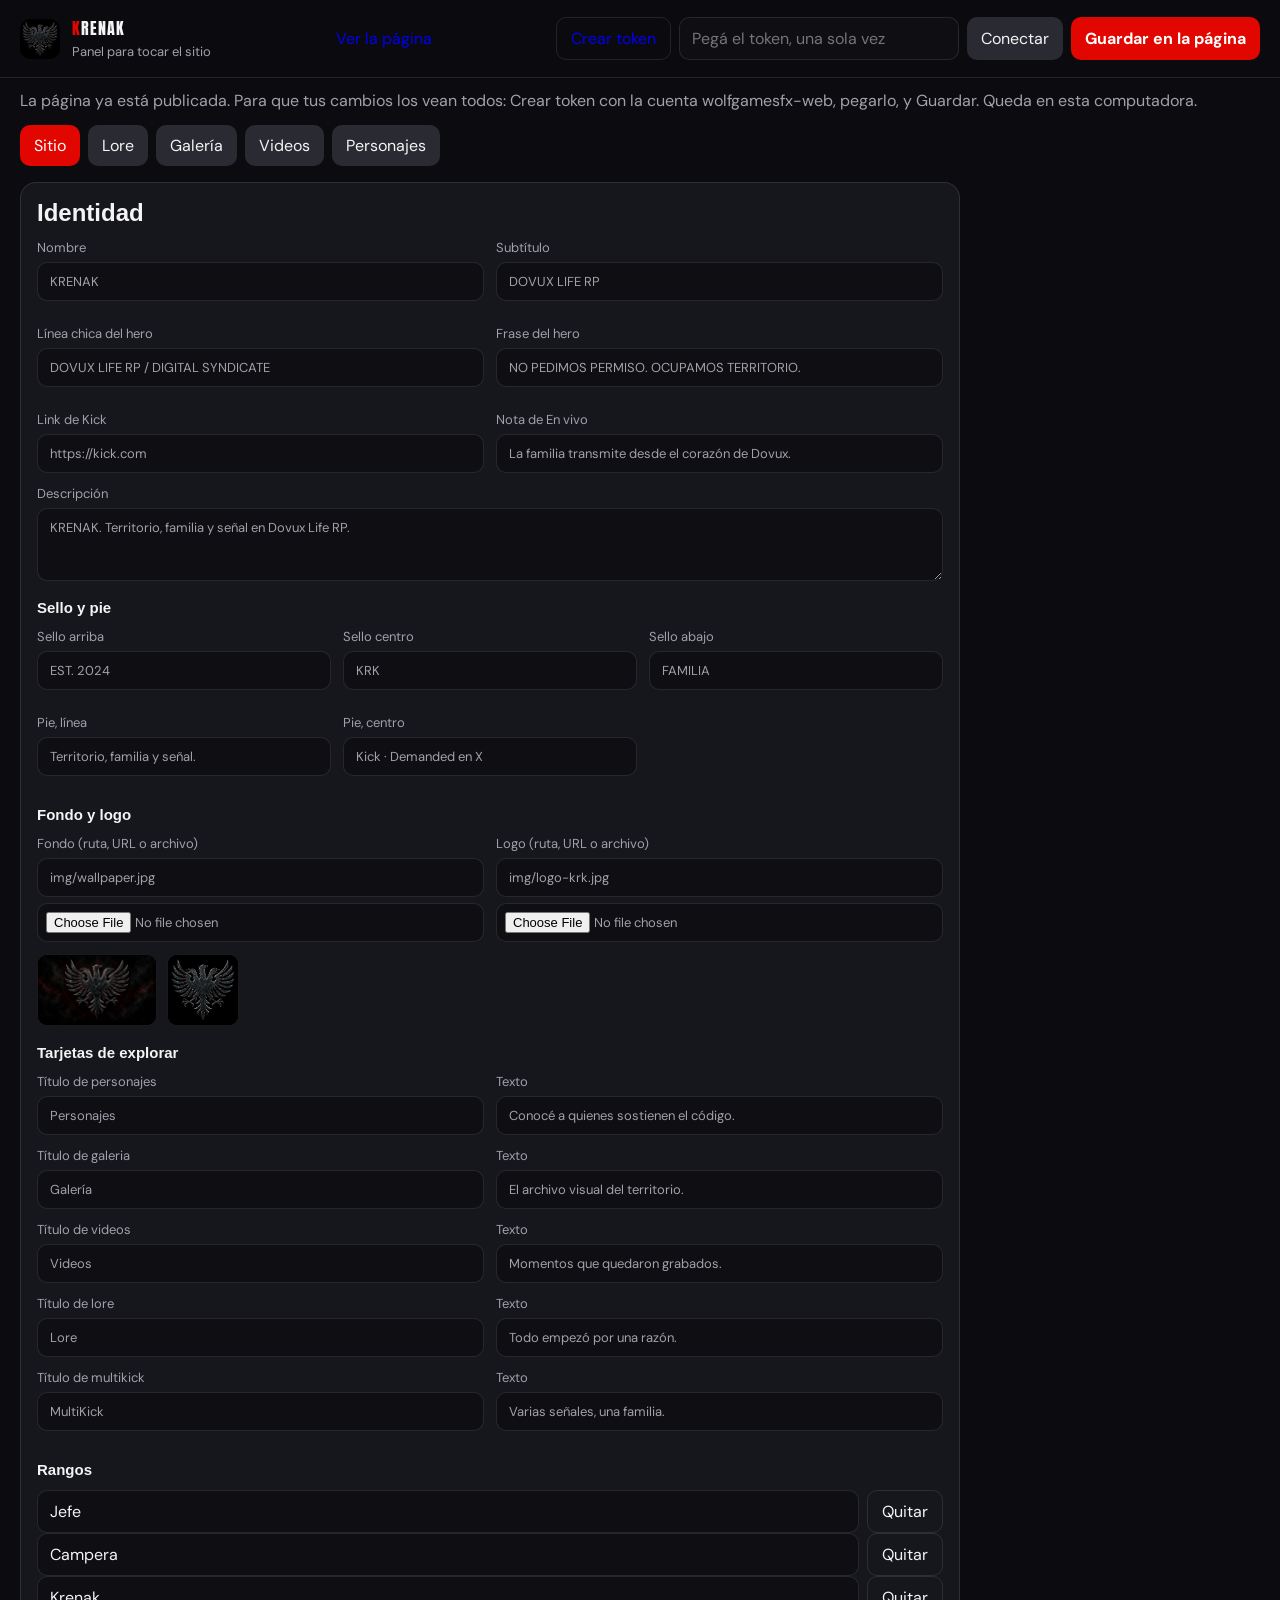
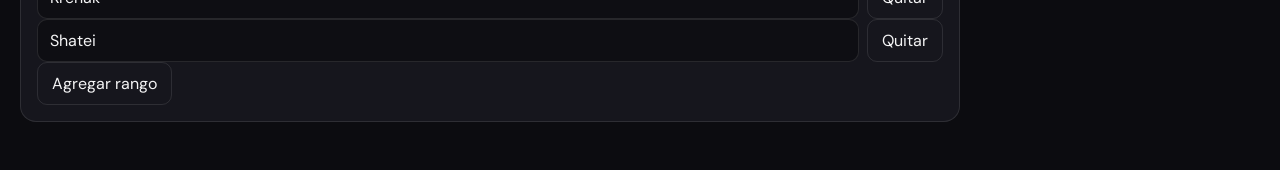
==== admin.html @ 2cd044ba "Hace que editar y borrar en el panel no queden tapados. Co-authored-by: Cursor <cursoragent@cursor.c" ====
<!doctype html>
<html lang="es">
<head>
  <meta charset="utf-8" />
  <meta name="viewport" content="width=device-width, initial-scale=1" />
  <meta name="robots" content="noindex, nofollow" />
  <title>Panel · KRENAK</title>
  <link rel="icon" href="img/logo-krk.jpg" />
  <link rel="preconnect" href="https://fonts.googleapis.com">
  <link rel="preconnect" href="https://fonts.gstatic.com" crossorigin>
  <link href="https://fonts.googleapis.com/css2?family=Anton&family=DM+Sans:wght@400;500;600;700&display=swap" rel="stylesheet">
  <link rel="stylesheet" href="admin.css" />
</head>
<body>
  <header class="top">
    <div class="brand">
      <img src="img/logo-krk.jpg" alt="" />
      <div>
        <strong>KRENAK</strong>
        <span>Panel para tocar el sitio</span>
      </div>
    </div>
    <a class="ghost link" href="index.html">Ver la página</a>
    <div class="auth">
      <a class="ghost token-link" href="https://github.com/settings/tokens/new?description=KRENAK%20panel&scopes=public_repo" target="_blank" rel="noreferrer">Crear token</a>
      <input id="token" type="password" placeholder="Pegá el token, una sola vez" autocomplete="off" />
      <button id="connect" type="button">Conectar</button>
      <button id="publish" type="button" class="primary">Guardar en la página</button>
    </div>
  </header>

  <p id="status" class="status" role="status"></p>
  <nav class="tabs" aria-label="Secciones del panel">
    <button type="button" class="on" data-panel="sitio">Sitio</button>
    <button type="button" data-panel="lore">Lore</button>
    <button type="button" data-panel="galeria">Galería</button>
    <button type="button" data-panel="videos">Videos</button>
    <button type="button" data-panel="personajes">Personajes</button>
  </nav>

  <main>
    <section class="card panel" id="panel-sitio">
      <h2>Identidad</h2>
      <div class="grid2">
        <label>Nombre<input id="site-name" type="text" /></label>
        <label>Subtítulo<input id="site-subtitle" type="text" /></label>
        <label>Línea chica del hero<input id="site-kicker" type="text" /></label>
        <label>Frase del hero<input id="site-tagline" type="text" /></label>
        <label>Link de Kick<input id="site-kick" type="text" placeholder="https://kick.com/..." /></label>
        <label>Nota de En vivo<input id="site-live-note" type="text" /></label>
      </div>
      <label>Descripción<textarea id="site-description" rows="3"></textarea></label>
      <h3>Sello y pie</h3>
      <div class="grid3">
        <label>Sello arriba<input id="stamp-top" type="text" /></label>
        <label>Sello centro<input id="stamp-mark" type="text" /></label>
        <label>Sello abajo<input id="stamp-bottom" type="text" /></label>
        <label>Pie, línea<input id="footer-line" type="text" /></label>
        <label>Pie, centro<input id="footer-mid" type="text" /></label>
      </div>
      <h3>Fondo y logo</h3>
      <div class="grid2">
        <label>Fondo (ruta, URL o archivo)
          <input id="site-background" type="text" placeholder="img/wallpaper.jpg" />
          <input id="site-background-file" type="file" accept="image/*" />
        </label>
        <label>Logo (ruta, URL o archivo)
          <input id="site-logo" type="text" placeholder="img/logo-krk.jpg" />
          <input id="site-logo-file" type="file" accept="image/*,.svg" />
        </label>
      </div>
      <div class="preview-row">
        <img id="bg-preview" alt="" />
        <img id="logo-preview" alt="" />
      </div>
      <h3>Tarjetas de explorar</h3>
      <div id="explore"></div>
      <h3>Rangos</h3>
      <div id="ranks"></div>
      <button id="add-rank" type="button" class="ghost">Agregar rango</button>
    </section>

    <section class="card panel hidden" id="panel-lore">
      <div class="row">
        <h2>Lore</h2>
        <button id="add-lore" type="button" class="primary">Nuevo capítulo</button>
      </div>
      <p class="hint">Cada bloque es un año de la historia. El orden de arriba hacia abajo es el de la página.</p>
      <div id="lore" class="stack"></div>
    </section>

    <section class="card panel hidden" id="panel-galeria">
      <div class="row">
        <h2>Galería</h2>
        <button id="add-photo" type="button" class="primary">Nueva foto</button>
      </div>
      <p class="hint">Pegá una URL o subí el archivo. El pie es el nombre que se ve sobre la foto.</p>
      <div id="gallery" class="stack"></div>
    </section>

    <section class="card panel hidden" id="panel-videos">
      <div class="row">
        <h2>Videos</h2>
        <button id="add-video" type="button" class="primary">Nuevo video</button>
      </div>
      <p class="hint">El id es el de YouTube, lo que va después de <code>v=</code>.</p>
      <div id="videos" class="stack"></div>
    </section>

    <section class="card panel hidden" id="panel-personajes">
      <div class="row">
        <h2>Personajes</h2>
        <div class="row-actions">
          <button id="import-legacy" type="button" class="ghost">Traer roster anterior</button>
          <button id="add-person" type="button" class="primary">Nuevo</button>
        </div>
      </div>
      <p class="hint">La lista pública arranca vacía. Publicar reemplaza lo que se ve en Personajes.</p>
      <div id="people" class="people"></div>
    </section>
  </main>

  <dialog id="editor">
    <form id="editor-form">
      <h2 id="editor-title">Personaje</h2>
      <label>Nombre del personaje<input name="nombre" required /></label>
      <label>Nombre real / OOC<input name="ooc" /></label>
      <label>Alias<input name="alias" /></label>
      <label>Kick (usuario, sin URL)<input name="kick" placeholder="usuario" /></label>
      <label>Rango<select name="rango" id="editor-rank"></select></label>
      <label>Foto (ruta, URL o archivo)
        <input name="foto" placeholder="img/foto.jpg" />
        <input id="foto-file" type="file" accept="image/*" />
      </label>
      <label class="check"><input name="activo" type="checkbox" checked /> Visible en la página</label>
      <h3>Links</h3>
      <div id="links"></div>
      <button id="add-link" type="button" class="ghost">Agregar link</button>
      <div class="dialog-actions">
        <button type="button" id="editor-cancel" class="ghost">Cancelar</button>
        <button type="submit" class="primary">Guardar personaje</button>
      </div>
    </form>
  </dialog>

  <script src="admin.js?v=4"></script>
</body>
</html>
---- admin.css ----
:root {
  --bg: #0c0c10;
  --card: #16161d;
  --line: rgba(255,255,255,.1);
  --text: #f4f4f5;
  --muted: #a1a1aa;
  --accent: #e10600;
  --accent-2: #ff4d4d;
}
* { box-sizing: border-box; }
body {
  margin: 0;
  min-height: 100vh;
  background: var(--bg);
  color: var(--text);
  font-family: "DM Sans", system-ui, sans-serif;
}
.top {
  display: flex;
  justify-content: space-between;
  gap: 16px;
  align-items: center;
  padding: 16px 20px;
  border-bottom: 1px solid var(--line);
  position: sticky;
  top: 0;
  background: rgba(12,12,16,.92);
  backdrop-filter: blur(10px);
  z-index: 2;
}
.brand { display: flex; gap: 12px; align-items: center; }
.brand img { width: 40px; height: 40px; border-radius: 10px; object-fit: cover; }
.brand strong { display: block; font-family: Anton, sans-serif; letter-spacing: .06em; font-weight: 400; }
.brand strong:first-letter { color: var(--accent); }
.tabs { display: flex; gap: 8px; flex-wrap: wrap; padding: 14px 20px 0; }
.tabs button.on { background: var(--accent); color: #fff; }
.panel.hidden { display: none; }
.grid2, .grid3 { display: grid; gap: 12px; }
.grid2 { grid-template-columns: 1fr 1fr; }
.grid3 { grid-template-columns: 1fr 1fr 1fr; }
.stack { display: grid; gap: 12px; }
.block-edit, .media-edit {
  display: grid;
  gap: 8px;
  padding: 12px;
  border: 1px solid var(--line);
  background: #101014;
}
.block-edit textarea { min-height: 90px; }
input[type=file] { padding: 8px; }
a.link { text-decoration: none; display: inline-flex; align-items: center; }
.brand span { color: var(--muted); font-size: 13px; }
.auth { display: flex; gap: 8px; flex-wrap: wrap; }
input, textarea, select, button {
  font: inherit;
  color: inherit;
}
input, textarea, select {
  width: 100%;
  background: #0e0e13;
  border: 1px solid var(--line);
  border-radius: 10px;
  padding: 10px 12px;
}
.auth input { width: 280px; }
a.token-link { text-decoration: none; border: 1px solid var(--line); border-radius: 10px; padding: 10px 14px; }
button {
  border: 0;
  border-radius: 10px;
  padding: 10px 14px;
  background: #2a2a33;
  cursor: pointer;
}
button.primary { background: var(--accent); color: #fff; font-weight: 700; }
button.ghost { background: transparent; border: 1px solid var(--line); }
button:disabled { opacity: .45; cursor: not-allowed; }
.status { margin: 12px 20px 0; color: var(--muted); min-height: 1.2em; }
.status.ok { color: #86efac; }
.status.err { color: #fca5a5; }
.layout {
  display: grid;
  grid-template-columns: minmax(280px, 380px) 1fr;
  gap: 16px;
  padding: 16px 20px 40px;
}
.card {
  background: var(--card);
  border: 1px solid var(--line);
  border-radius: 16px;
  padding: 16px;
}
h2, h3 { font-family: Outfit, sans-serif; margin: 0 0 12px; }
h3 { margin-top: 18px; font-size: 15px; }
label { display: grid; gap: 6px; margin-bottom: 12px; font-size: 13px; color: var(--muted); }
.preview-row { display: flex; gap: 10px; }
.preview-row img {
  height: 72px;
  width: 120px;
  object-fit: cover;
  border-radius: 10px;
  background: #000;
  border: 1px solid var(--line);
}
.preview-row img:last-child { width: 72px; }
.row, .row-actions, .dialog-actions, .person, .rank-row, .link-row {
  display: flex;
  gap: 8px;
  align-items: center;
}
.row { justify-content: space-between; }
.hint { color: var(--muted); font-size: 13px; }
.people { display: grid; gap: 8px; }
.person {
  justify-content: space-between;
  padding: 10px;
  border-radius: 12px;
  background: #101016;
  border: 1px solid var(--line);
}
.person img { width: 42px; height: 42px; border-radius: 50%; object-fit: cover; }
.person .who { flex: 1; min-width: 0; }
.person strong { display: block; }
.person span { color: var(--muted); font-size: 12px; }
.person.off { opacity: .45; }
.check { display: flex; align-items: center; gap: 8px; }
.check input { width: auto; }
dialog {
  width: min(520px, calc(100vw - 24px));
  max-height: calc(100dvh - 32px);
  overflow: auto;
  border: 1px solid var(--line);
  border-radius: 16px;
  background: var(--card);
  color: inherit;
  padding: 16px;
  margin: auto;
}
dialog::backdrop { background: rgba(0,0,0,.65); }
.rank-row input, .link-row input { margin: 0; }
.dialog-actions {
  justify-content: flex-end;
  position: sticky;
  bottom: 0;
  margin: 12px -16px -16px;
  padding: 12px 16px;
  background: var(--card);
  border-top: 1px solid var(--line);
}
.person { flex-wrap: wrap; }
.person .who { overflow: hidden; }
.person span { display: block; overflow: hidden; text-overflow: ellipsis; white-space: nowrap; }
.person button { position: relative; z-index: 1; flex: 0 0 auto; }
main { padding: 16px 20px 48px; max-width: 980px; }
@media (max-width: 900px) {
  .top { flex-direction: column; align-items: stretch; }
  .auth input { width: 100%; }
  .grid2, .grid3 { grid-template-columns: 1fr; }
}
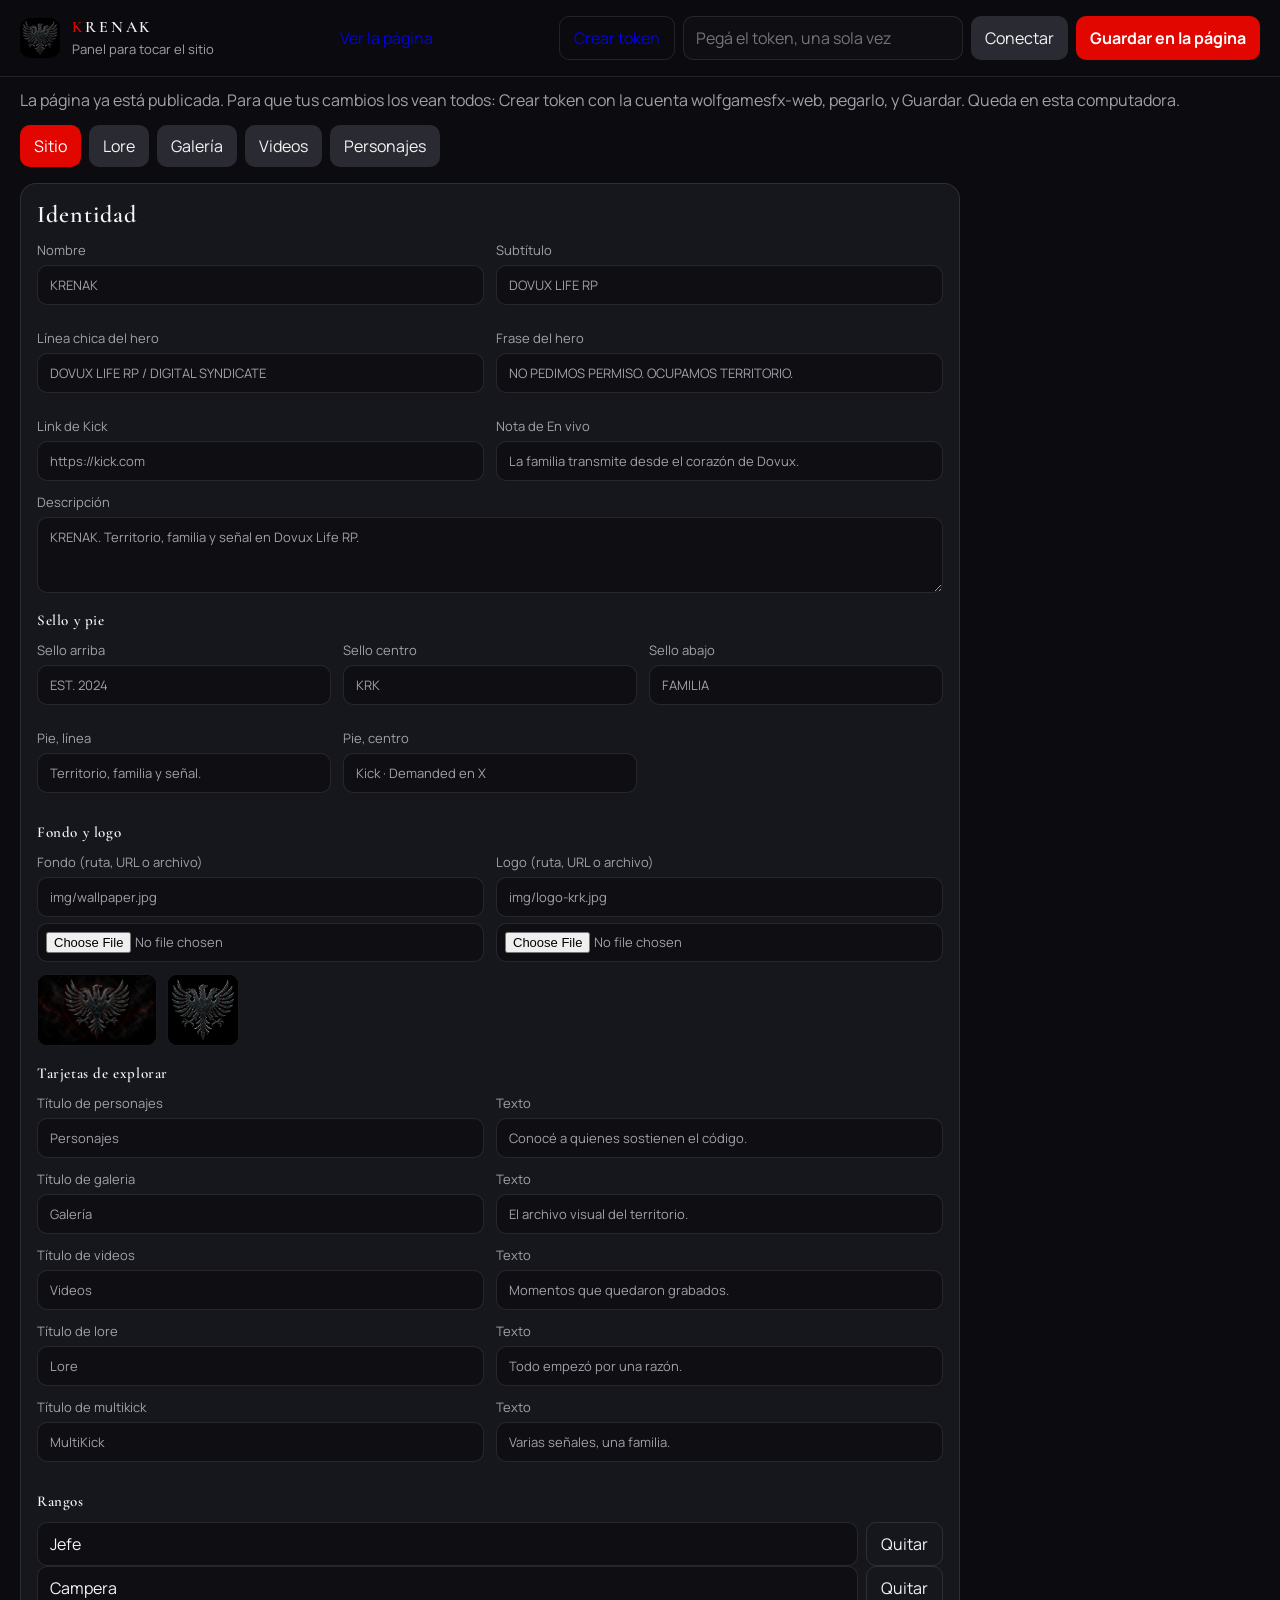
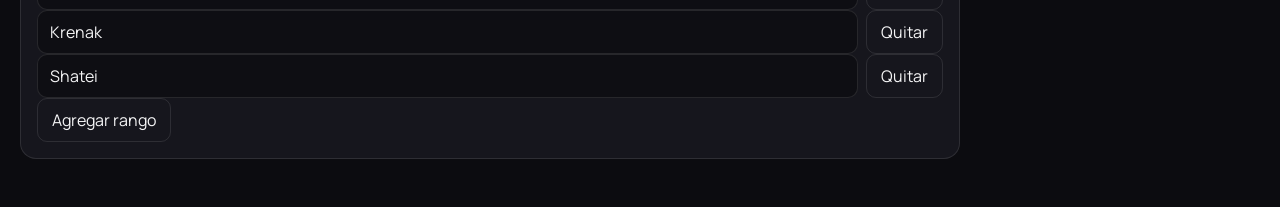
==== commit e60bc10e: "Cambia la tipografia a una mas formal y redibuja la K de KRENAK. Co-authored-by: Cursor <cursoragent" ====
--- a/admin.html
+++ b/admin.html
@@ -8,7 +8,7 @@
   <link rel="icon" href="img/logo-krk.jpg" />
   <link rel="preconnect" href="https://fonts.googleapis.com">
   <link rel="preconnect" href="https://fonts.gstatic.com" crossorigin>
-  <link href="https://fonts.googleapis.com/css2?family=Anton&family=DM+Sans:wght@400;500;600;700&display=swap" rel="stylesheet">
+  <link href="https://fonts.googleapis.com/css2?family=Cormorant+Garamond:wght@600;700&family=Manrope:wght@400;500;600;700&display=swap" rel="stylesheet">
   <link rel="stylesheet" href="admin.css" />
 </head>
 <body>
@@ -143,6 +143,6 @@
     </form>
   </dialog>
 
-  <script src="admin.js?v=4"></script>
+  <script src="admin.js?v=7"></script>
 </body>
 </html>
--- a/admin.css
+++ b/admin.css
@@ -13,7 +13,7 @@
   min-height: 100vh;
   background: var(--bg);
   color: var(--text);
-  font-family: "DM Sans", system-ui, sans-serif;
+  font-family: Manrope, system-ui, sans-serif;
 }
 .top {
   display: flex;
@@ -30,7 +30,7 @@
 }
 .brand { display: flex; gap: 12px; align-items: center; }
 .brand img { width: 40px; height: 40px; border-radius: 10px; object-fit: cover; }
-.brand strong { display: block; font-family: Anton, sans-serif; letter-spacing: .06em; font-weight: 400; }
+.brand strong { display: block; font-family: "Cormorant Garamond", Georgia, serif; letter-spacing: .18em; font-weight: 600; text-transform: uppercase; }
 .brand strong:first-letter { color: var(--accent); }
 .tabs { display: flex; gap: 8px; flex-wrap: wrap; padding: 14px 20px 0; }
 .tabs button.on { background: var(--accent); color: #fff; }
@@ -89,7 +89,7 @@
   border-radius: 16px;
   padding: 16px;
 }
-h2, h3 { font-family: Outfit, sans-serif; margin: 0 0 12px; }
+h2, h3 { font-family: "Cormorant Garamond", Georgia, serif; font-weight: 600; letter-spacing: .04em; margin: 0 0 12px; }
 h3 { margin-top: 18px; font-size: 15px; }
 label { display: grid; gap: 6px; margin-bottom: 12px; font-size: 13px; color: var(--muted); }
 .preview-row { display: flex; gap: 10px; }
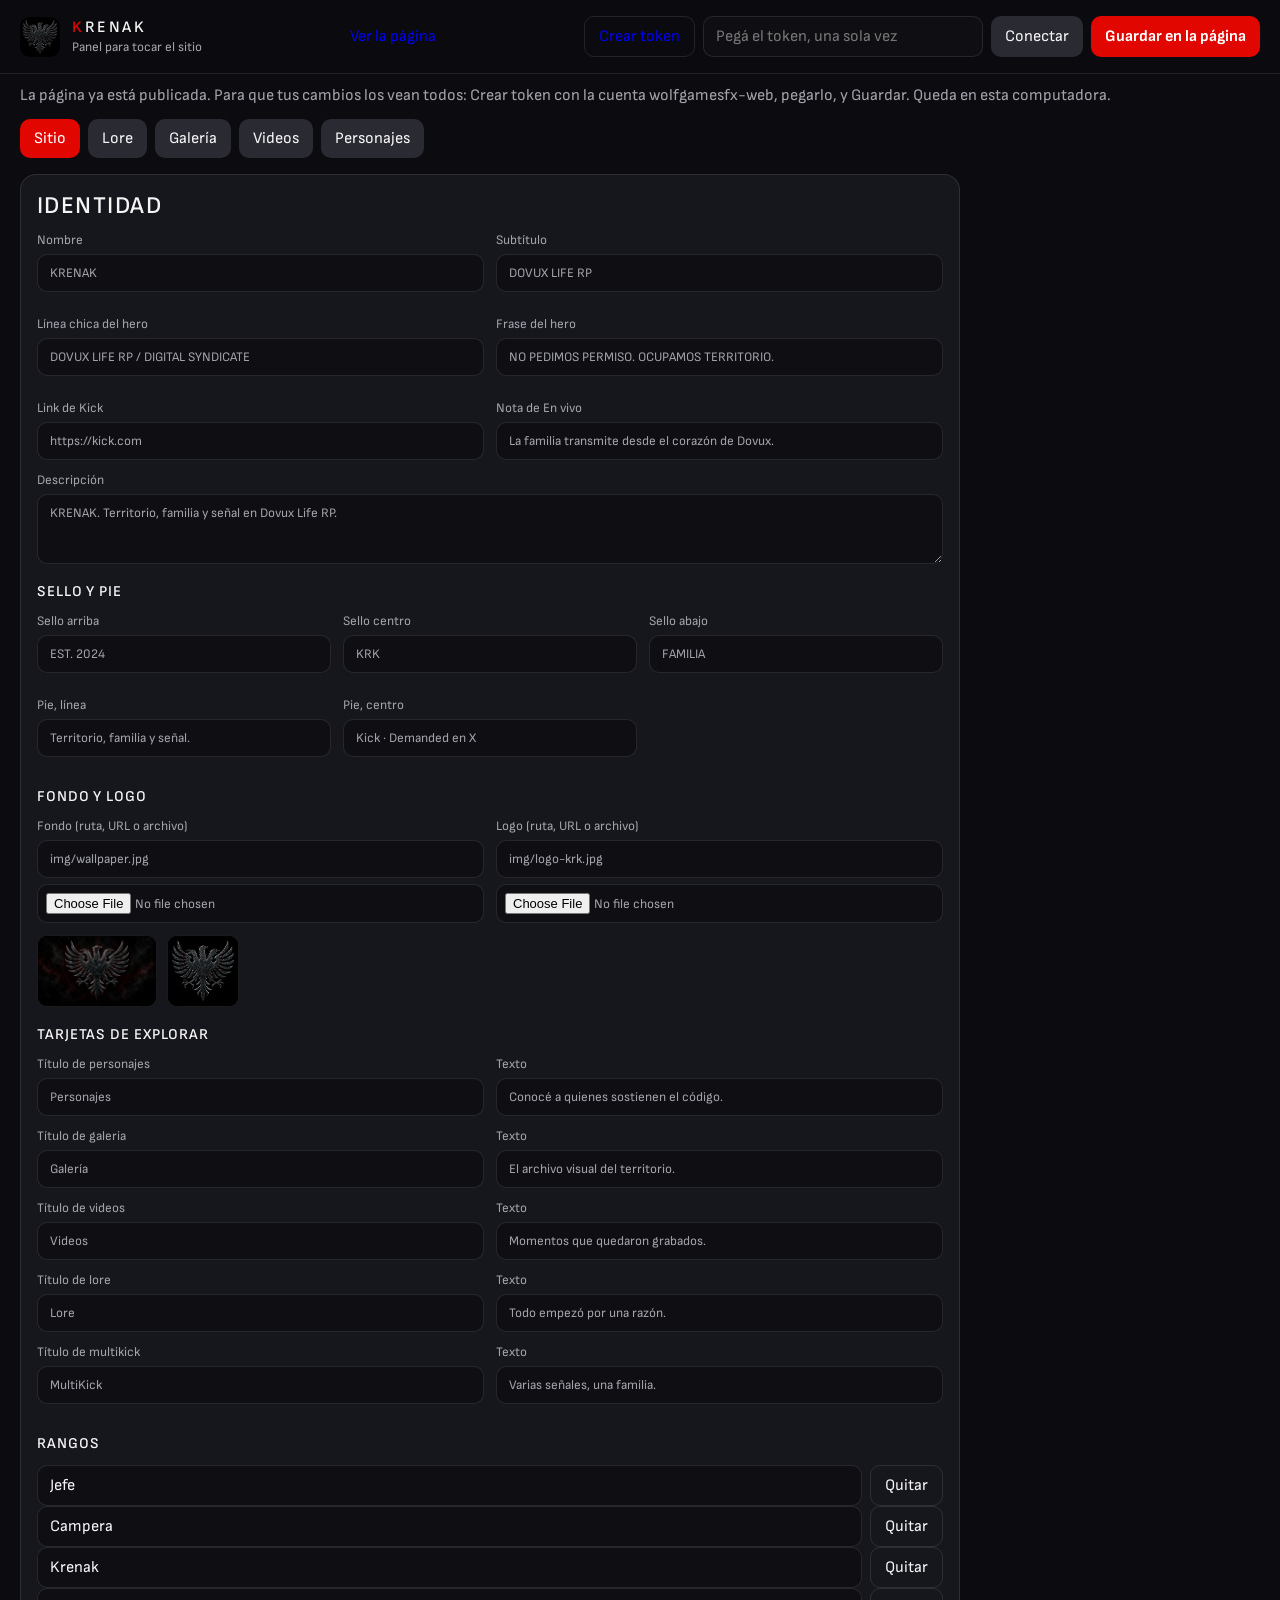
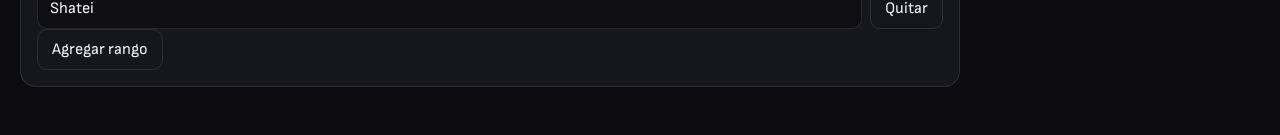
==== commit 380b2404: "Cambia la serif por una sans mas seca para que no parezca institucional. Co-authored-by: Cursor <cur" ====
--- a/admin.html
+++ b/admin.html
@@ -8,7 +8,7 @@
   <link rel="icon" href="img/logo-krk.jpg" />
   <link rel="preconnect" href="https://fonts.googleapis.com">
   <link rel="preconnect" href="https://fonts.gstatic.com" crossorigin>
-  <link href="https://fonts.googleapis.com/css2?family=Cormorant+Garamond:wght@600;700&family=Manrope:wght@400;500;600;700&display=swap" rel="stylesheet">
+  <link href="https://fonts.googleapis.com/css2?family=Sofia+Sans:wght@400;500;600;700&display=swap" rel="stylesheet">
   <link rel="stylesheet" href="admin.css" />
 </head>
 <body>
--- a/admin.css
+++ b/admin.css
@@ -13,7 +13,7 @@
   min-height: 100vh;
   background: var(--bg);
   color: var(--text);
-  font-family: Manrope, system-ui, sans-serif;
+  font-family: "Sofia Sans", system-ui, sans-serif;
 }
 .top {
   display: flex;
@@ -30,7 +30,7 @@
 }
 .brand { display: flex; gap: 12px; align-items: center; }
 .brand img { width: 40px; height: 40px; border-radius: 10px; object-fit: cover; }
-.brand strong { display: block; font-family: "Cormorant Garamond", Georgia, serif; letter-spacing: .18em; font-weight: 600; text-transform: uppercase; }
+.brand strong { display: block; font-family: "Sofia Sans", system-ui, sans-serif; letter-spacing: .16em; font-weight: 600; text-transform: uppercase; }
 .brand strong:first-letter { color: var(--accent); }
 .tabs { display: flex; gap: 8px; flex-wrap: wrap; padding: 14px 20px 0; }
 .tabs button.on { background: var(--accent); color: #fff; }
@@ -89,7 +89,7 @@
   border-radius: 16px;
   padding: 16px;
 }
-h2, h3 { font-family: "Cormorant Garamond", Georgia, serif; font-weight: 600; letter-spacing: .04em; margin: 0 0 12px; }
+h2, h3 { font-family: "Sofia Sans", system-ui, sans-serif; font-weight: 600; letter-spacing: .06em; text-transform: uppercase; margin: 0 0 12px; }
 h3 { margin-top: 18px; font-size: 15px; }
 label { display: grid; gap: 6px; margin-bottom: 12px; font-size: 13px; color: var(--muted); }
 .preview-row { display: flex; gap: 10px; }
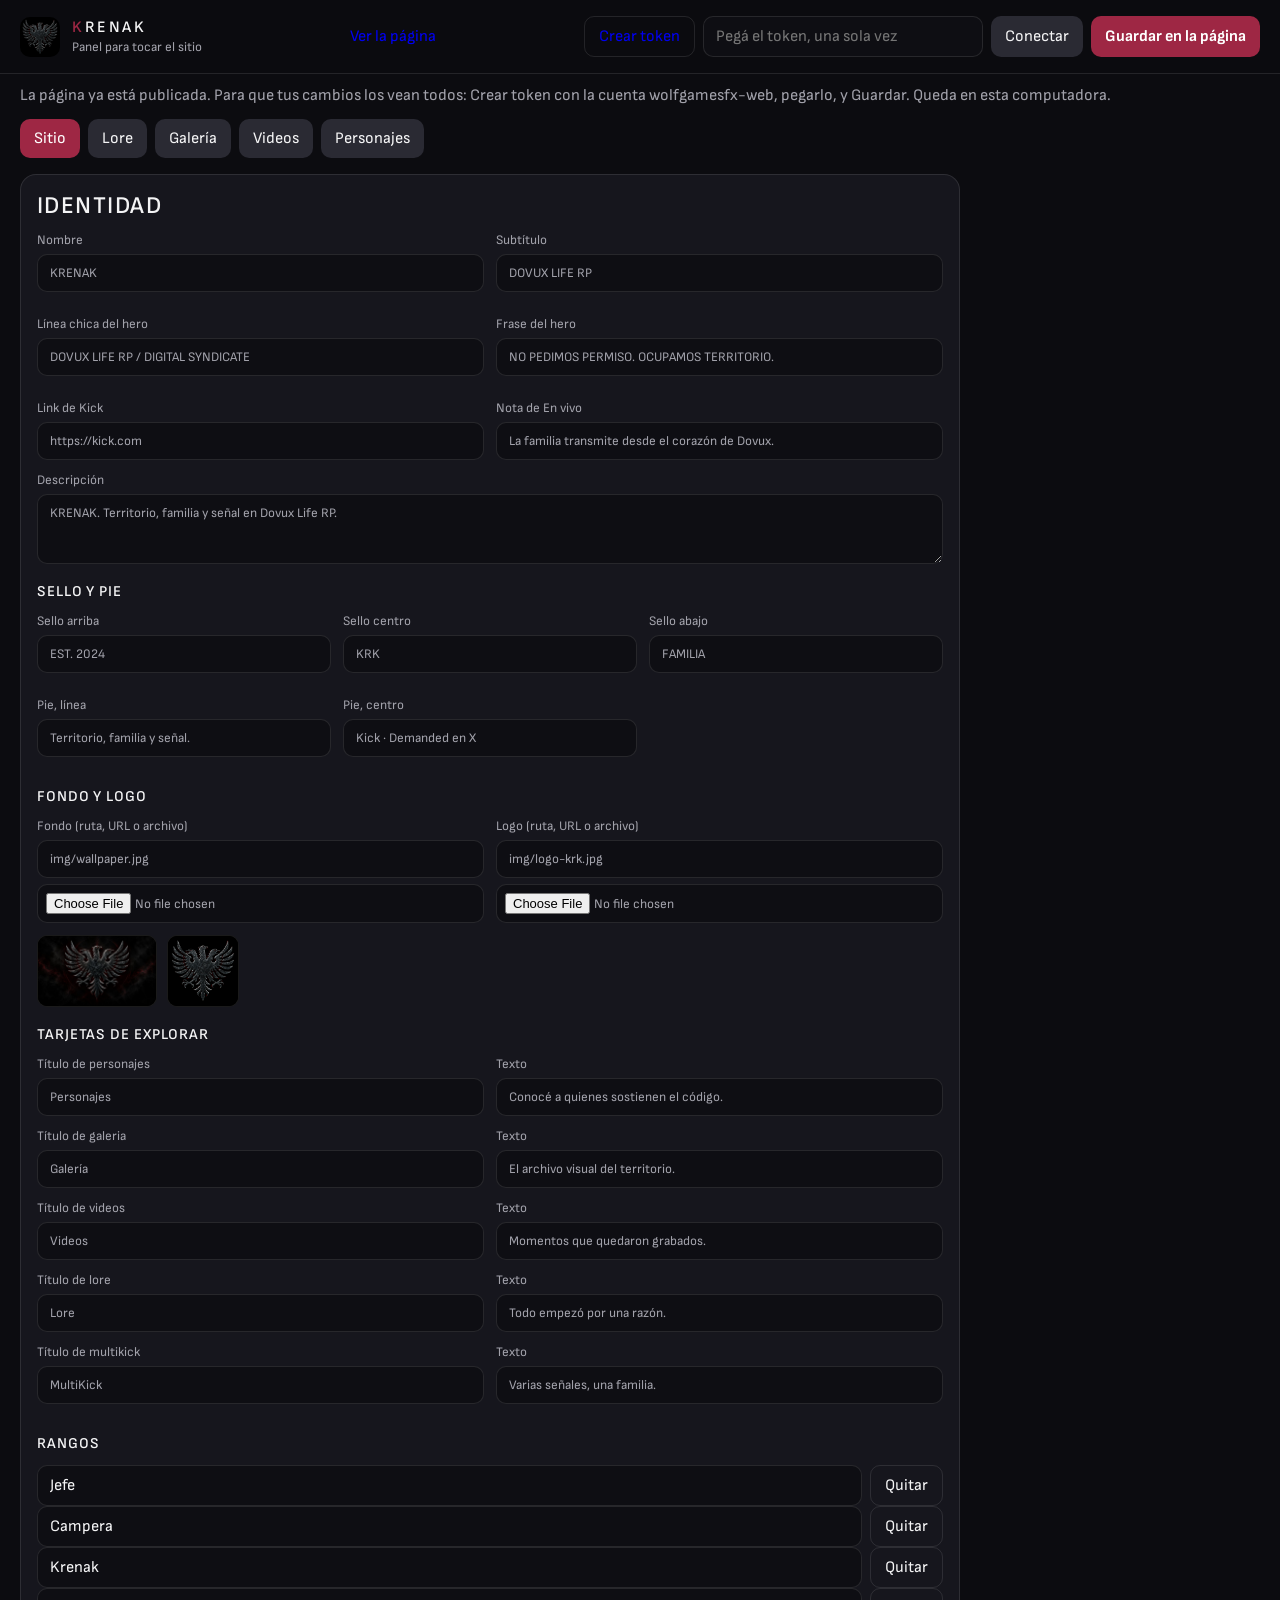
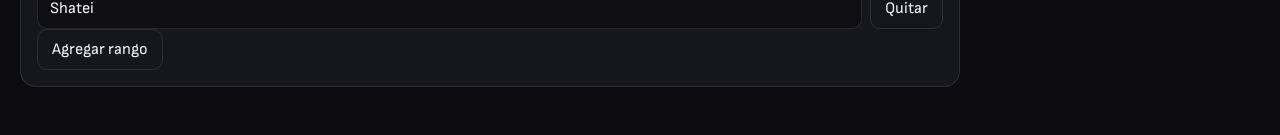
==== commit 02a67097: "Cambia el rojo de la pagina al carmesi de la bandera de Albania. Co-authored-by: Cursor <cursoragent" ====
--- a/admin.html
+++ b/admin.html
@@ -9,7 +9,7 @@
   <link rel="preconnect" href="https://fonts.googleapis.com">
   <link rel="preconnect" href="https://fonts.gstatic.com" crossorigin>
   <link href="https://fonts.googleapis.com/css2?family=Sofia+Sans:wght@400;500;600;700&display=swap" rel="stylesheet">
-  <link rel="stylesheet" href="admin.css" />
+  <link rel="stylesheet" href="admin.css?v=2" />
 </head>
 <body>
   <header class="top">
--- a/admin.css
+++ b/admin.css
@@ -4,8 +4,8 @@
   --line: rgba(255,255,255,.1);
   --text: #f4f4f5;
   --muted: #a1a1aa;
-  --accent: #e10600;
-  --accent-2: #ff4d4d;
+  --accent: #9e2744;
+  --accent-2: #c44d68;
 }
 * { box-sizing: border-box; }
 body {
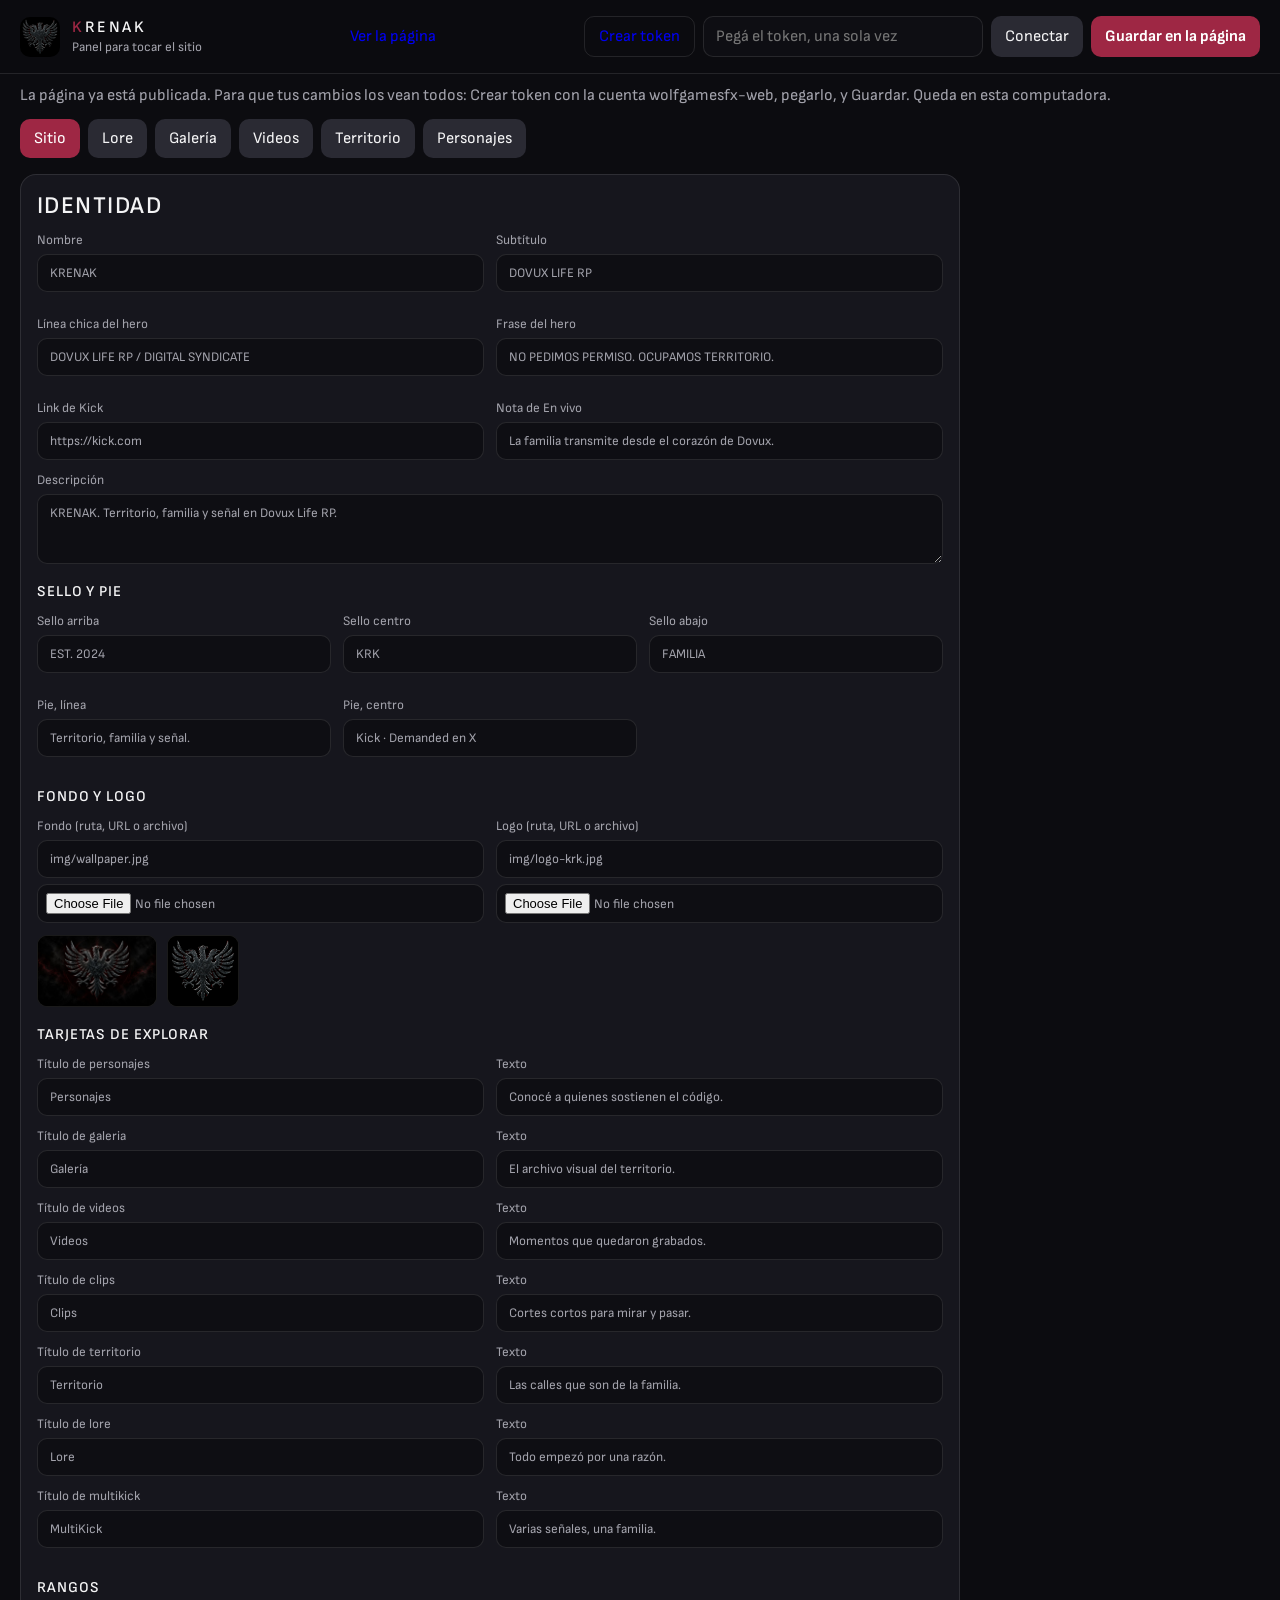
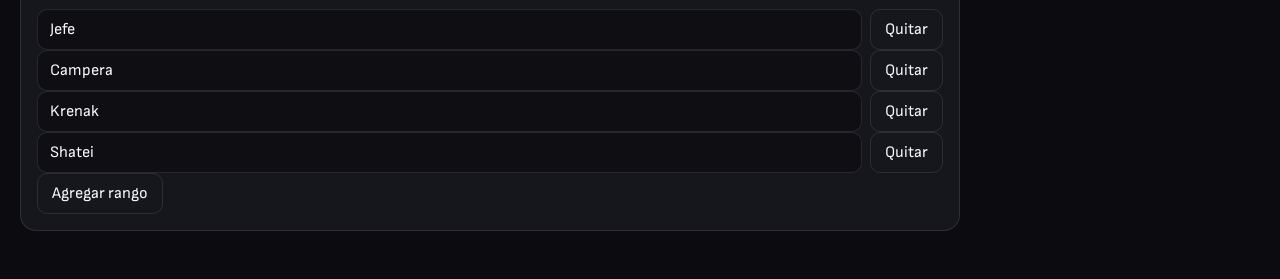
==== commit b6c9360d: "Agrega clips, albumes en la galeria y la lista de territorio. Co-authored-by: Cursor <cursoragent@cu" ====
--- a/admin.html
+++ b/admin.html
@@ -35,6 +35,7 @@
     <button type="button" data-panel="lore">Lore</button>
     <button type="button" data-panel="galeria">Galería</button>
     <button type="button" data-panel="videos">Videos</button>
+    <button type="button" data-panel="territorio">Territorio</button>
     <button type="button" data-panel="personajes">Personajes</button>
   </nav>
 
@@ -94,7 +95,7 @@
         <h2>Galería</h2>
         <button id="add-photo" type="button" class="primary">Nueva foto</button>
       </div>
-      <p class="hint">Pegá una URL o subí el archivo. El pie es el nombre que se ve sobre la foto.</p>
+      <p class="hint">Pegá una URL o subí el archivo. El álbum agrupa las fotos de una sesión o un evento. Si lo dejás vacío, la foto queda en Todos.</p>
       <div id="gallery" class="stack"></div>
     </section>
 
@@ -103,8 +104,17 @@
         <h2>Videos</h2>
         <button id="add-video" type="button" class="primary">Nuevo video</button>
       </div>
-      <p class="hint">El id es el de YouTube, lo que va después de <code>v=</code>.</p>
+      <p class="hint">El id es el de YouTube, lo que va después de <code>v=</code>. Si marcás Clip, el corte sale en Clips y no en Videos.</p>
       <div id="videos" class="stack"></div>
+    </section>
+
+    <section class="card panel hidden" id="panel-territorio">
+      <div class="row">
+        <h2>Territorio</h2>
+        <button id="add-place" type="button" class="primary">Nuevo lugar</button>
+      </div>
+      <p class="hint">Cada lugar es un punto de Dovux que es de la familia. Nombre y una nota corta.</p>
+      <div id="territorio" class="stack"></div>
     </section>
 
     <section class="card panel hidden" id="panel-personajes">
@@ -143,6 +153,6 @@
     </form>
   </dialog>
 
-  <script src="admin.js?v=7"></script>
+  <script src="admin.js?v=8"></script>
 </body>
 </html>
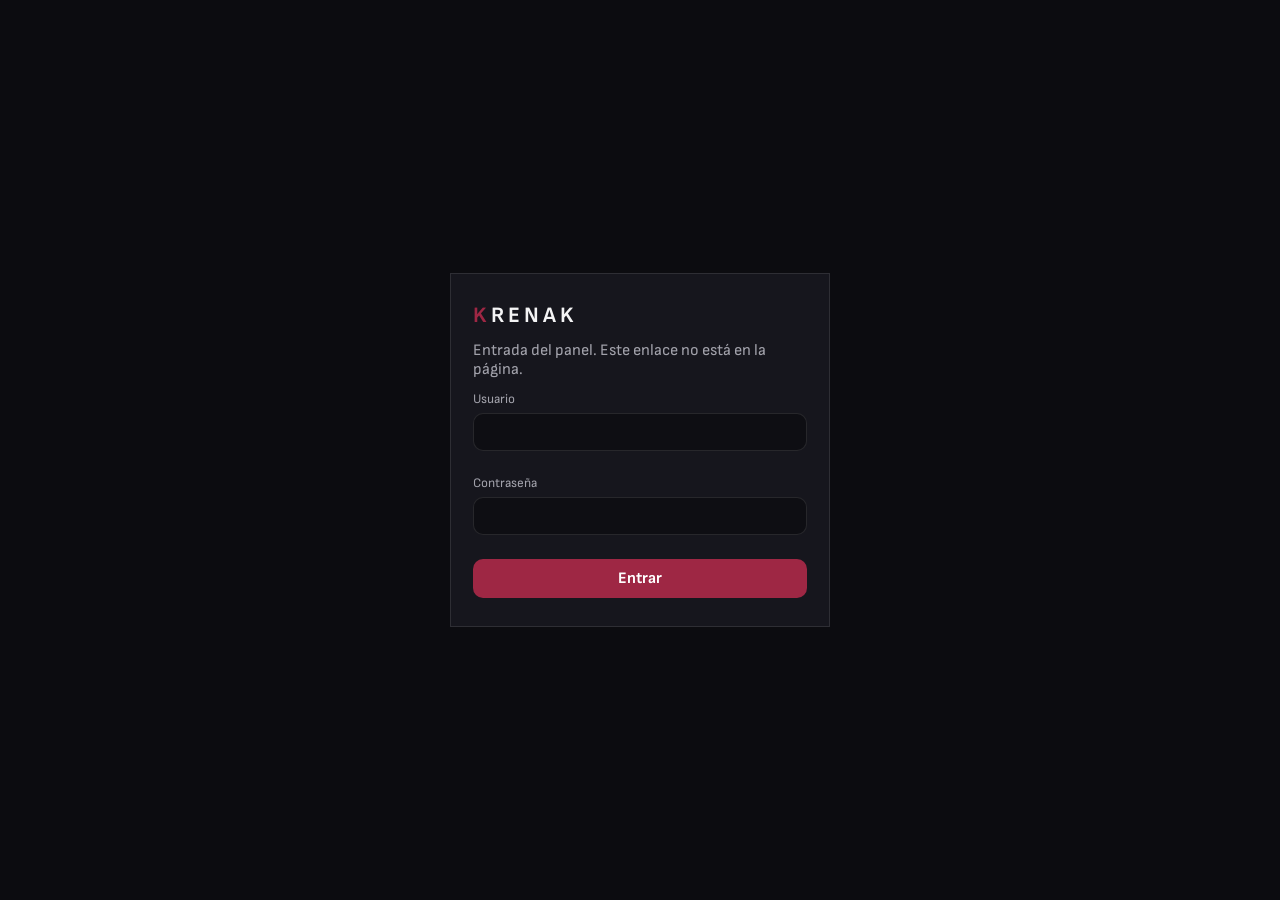
==== commit c938b7f9: "Saca el panel de la pagina publica y lo deja atras de usuario y contrasena. Co-authored-by: Cursor <" ====
--- a/admin.html
+++ b/admin.html
@@ -9,9 +9,20 @@
   <link rel="preconnect" href="https://fonts.googleapis.com">
   <link rel="preconnect" href="https://fonts.gstatic.com" crossorigin>
   <link href="https://fonts.googleapis.com/css2?family=Sofia+Sans:wght@400;500;600;700&display=swap" rel="stylesheet">
-  <link rel="stylesheet" href="admin.css?v=2" />
+  <link rel="stylesheet" href="admin.css?v=3" />
 </head>
 <body>
+  <div id="gate" class="gate">
+    <form id="gate-form">
+      <strong>KRENAK</strong>
+      <p>Entrada del panel. Este enlace no está en la página.</p>
+      <label>Usuario<input id="gate-user" name="user" autocomplete="username" required /></label>
+      <label>Contraseña<input id="gate-pass" name="pass" type="password" autocomplete="current-password" required /></label>
+      <p id="gate-error" class="gate-error" hidden>Usuario o contraseña incorrectos.</p>
+      <button type="submit" class="primary">Entrar</button>
+    </form>
+  </div>
+  <div id="desk" class="is-locked">
   <header class="top">
     <div class="brand">
       <img src="img/logo-krk.jpg" alt="" />
@@ -26,6 +37,7 @@
       <input id="token" type="password" placeholder="Pegá el token, una sola vez" autocomplete="off" />
       <button id="connect" type="button">Conectar</button>
       <button id="publish" type="button" class="primary">Guardar en la página</button>
+      <button id="logout" type="button" class="ghost">Salir</button>
     </div>
   </header>
 
@@ -153,6 +165,7 @@
     </form>
   </dialog>
 
-  <script src="admin.js?v=8"></script>
+  <script src="admin.js?v=9"></script>
+  </div>
 </body>
 </html>
--- a/admin.css
+++ b/admin.css
@@ -35,6 +35,25 @@
 .tabs { display: flex; gap: 8px; flex-wrap: wrap; padding: 14px 20px 0; }
 .tabs button.on { background: var(--accent); color: #fff; }
 .panel.hidden { display: none; }
+#desk.is-locked, #gate.is-locked { display: none; }
+.gate {
+  min-height: 100vh;
+  display: grid;
+  place-items: center;
+  padding: 24px;
+}
+.gate form {
+  width: min(380px, 100%);
+  display: grid;
+  gap: 12px;
+  background: var(--card);
+  border: 1px solid var(--line);
+  padding: 28px 22px;
+}
+.gate strong { letter-spacing: .18em; font-size: 22px; }
+.gate strong:first-letter { color: var(--accent); }
+.gate p { margin: 0; color: var(--muted); }
+.gate-error { color: var(--accent-2); }
 .grid2, .grid3 { display: grid; gap: 12px; }
 .grid2 { grid-template-columns: 1fr 1fr; }
 .grid3 { grid-template-columns: 1fr 1fr 1fr; }
